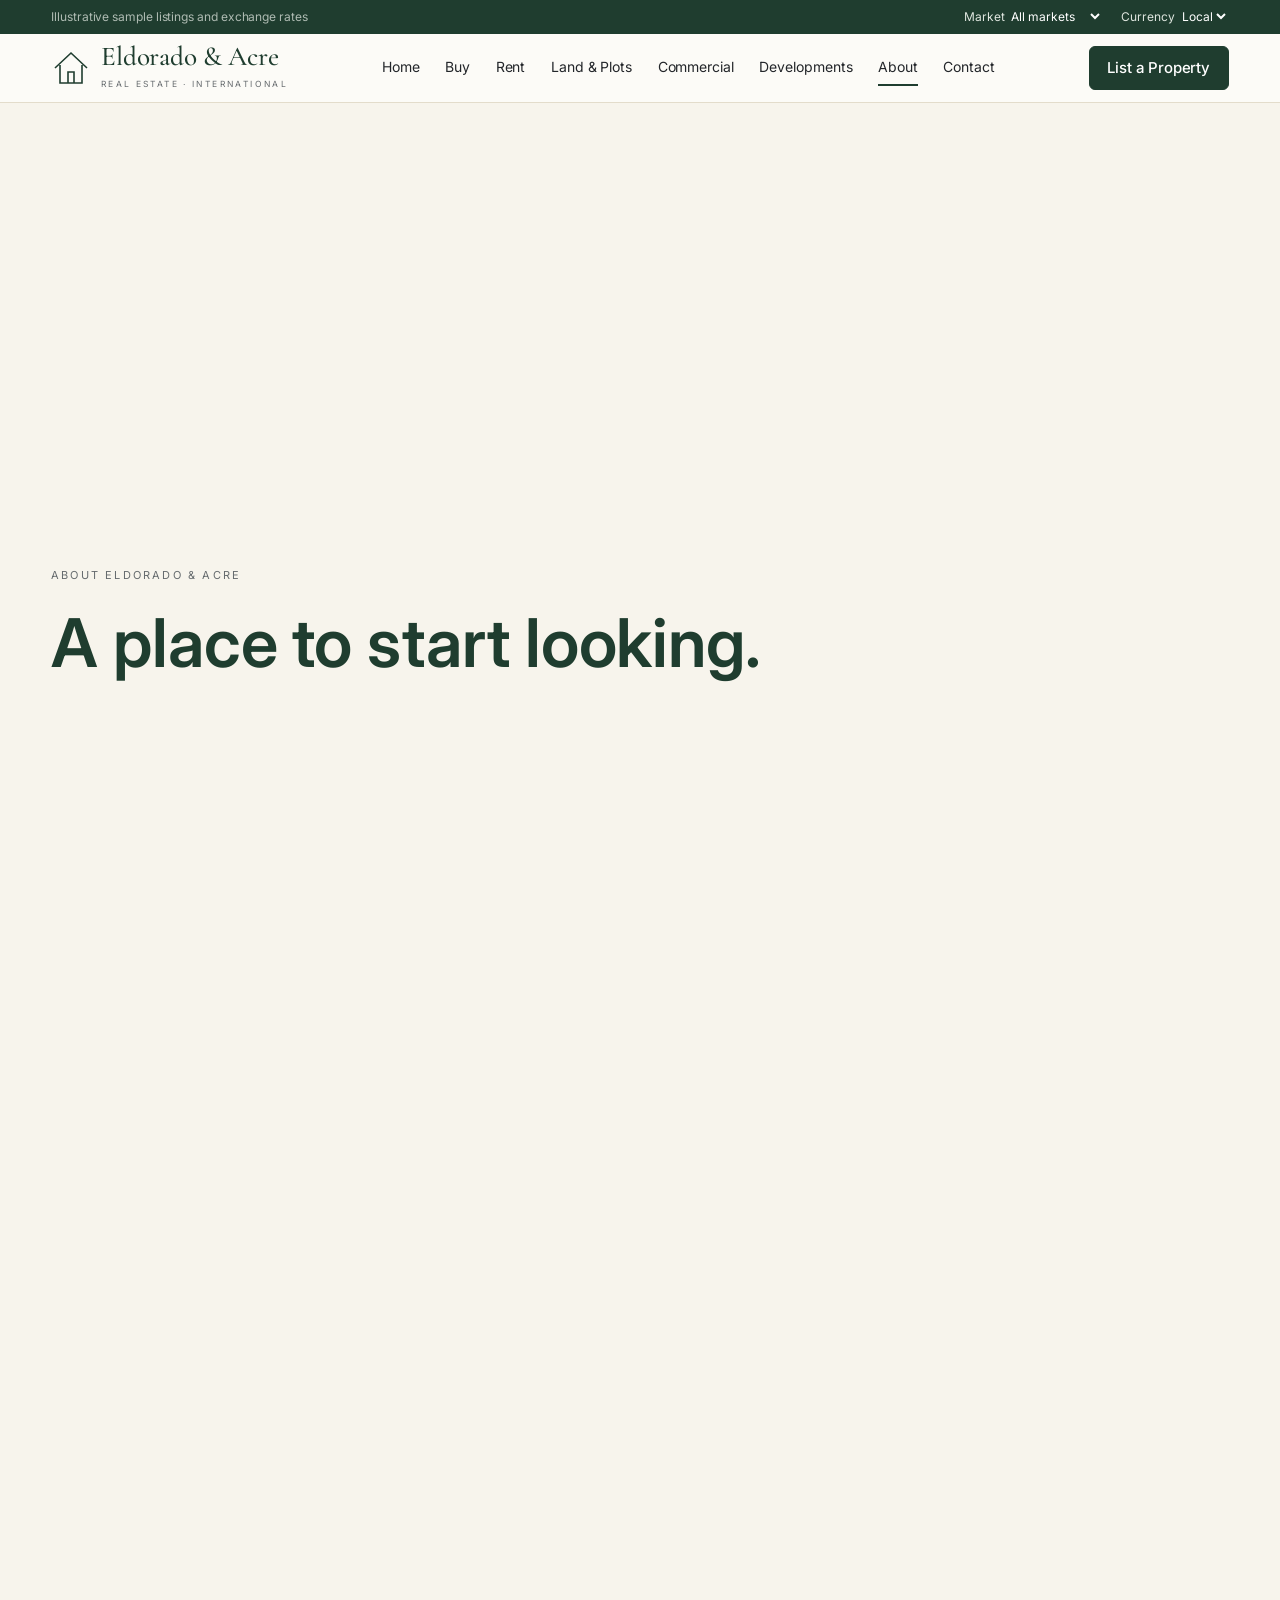
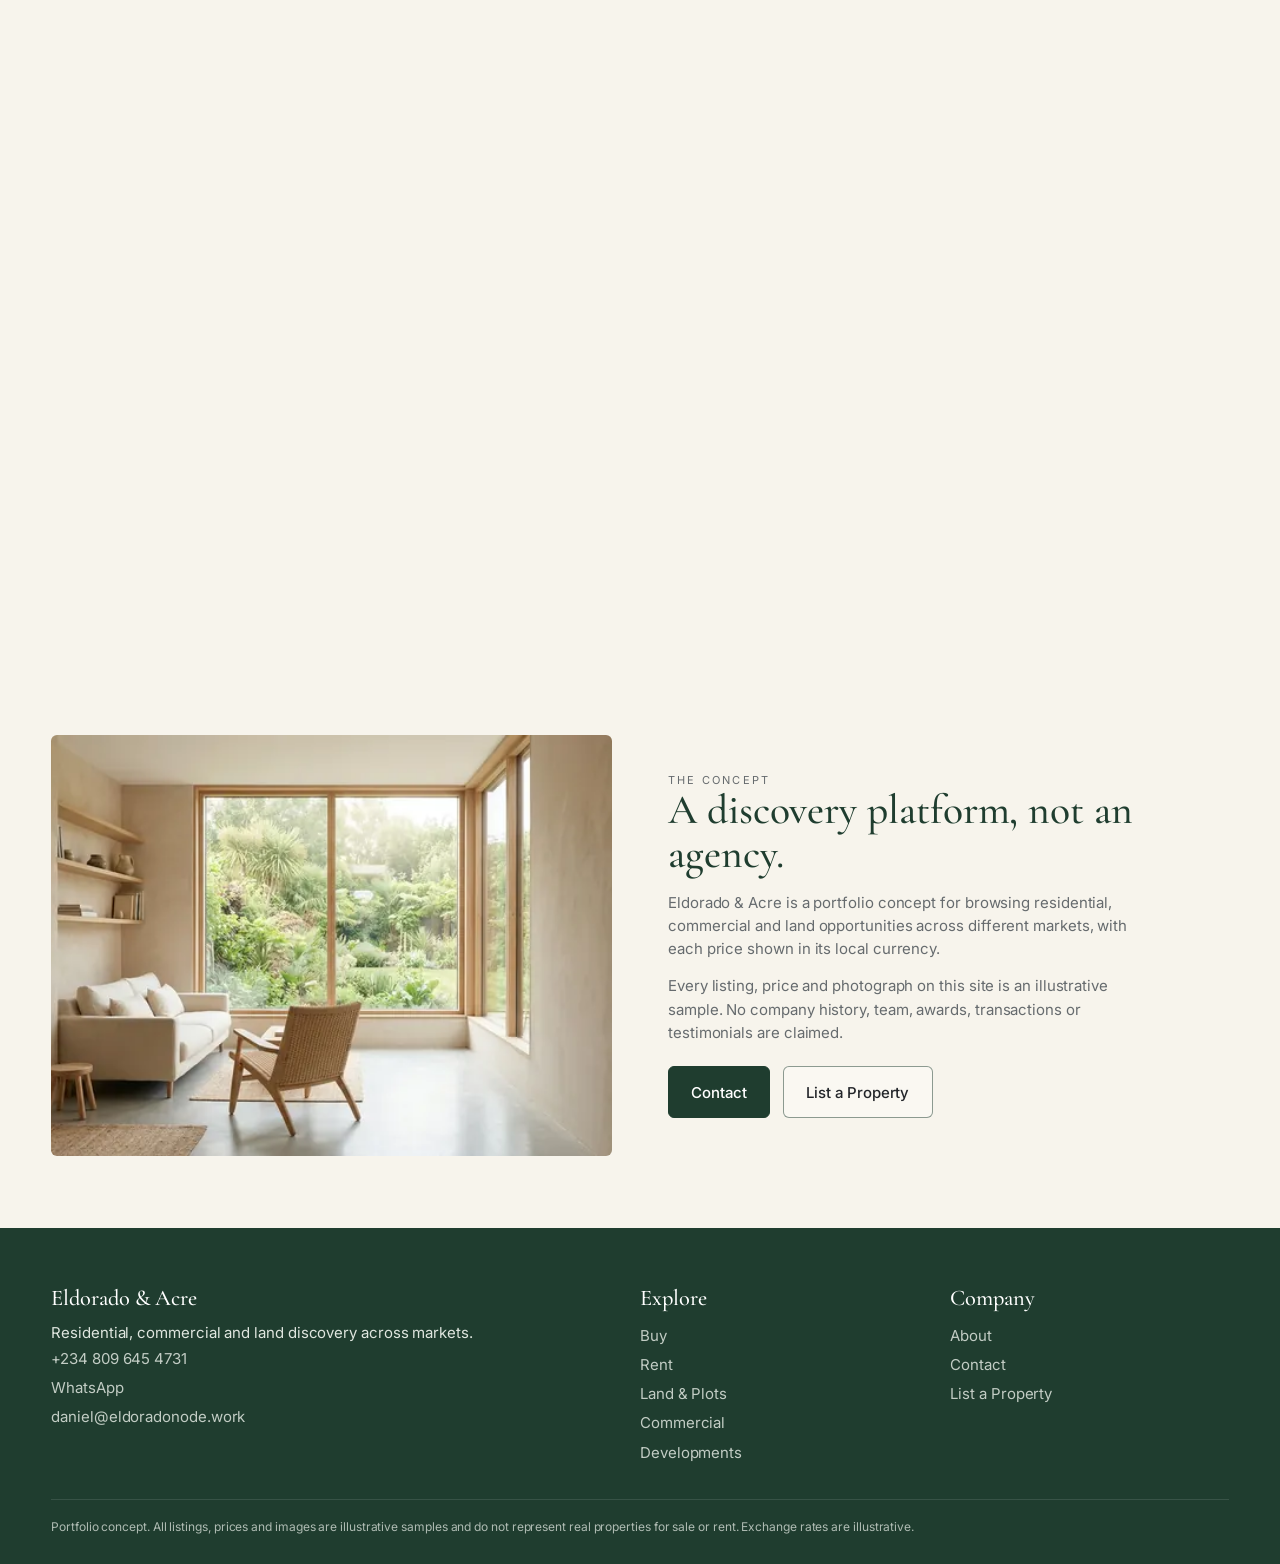
==== about.html @ a9412c80 "Move project files to root" ====
<!doctype html><html lang="en"><head><meta charset="utf-8"><meta name="viewport" content="width=device-width,initial-scale=1,viewport-fit=cover">
<title>About | Eldorado &amp; Acre</title><meta name="description" content="Eldorado &amp; Acre is a portfolio concept for discovering homes, commercial property and land internationally."><meta property="og:title" content="About | Eldorado &amp; Acre"><link rel="canonical" href="/about">
<link rel="preconnect" href="https://fonts.googleapis.com"><link rel="preconnect" href="https://fonts.gstatic.com" crossorigin>
<link href="https://fonts.googleapis.com/css2?family=Cormorant+Garamond:wght@500;600&family=Inter:wght@400;500;600&display=swap" rel="stylesheet">
<link rel="stylesheet" href="engine/scrollcraft.css"><link rel="stylesheet" href="css/styles.css"><link rel="stylesheet" href="css/pages.css"></head><body>
<div class="top"><div class="wrap"><span>Illustrative sample listings and exchange rates</span><label>Market <select id="mk"><option value="">All markets</option><option value="nigeria">Nigeria</option><option value="us">United States</option><option value="europe">Europe</option></select></label><label>Currency <select id="cur"><option value="">Local</option><option>NGN</option><option>USD</option><option>EUR</option><option>GBP</option></select></label></div></div>
<header class="nav"><div class="wrap">
<a class="logo" href="/" aria-label="Eldorado &amp; Acre home"><svg width="40" height="40" viewBox="0 0 40 40" fill="none" stroke="currentColor" stroke-width="1.6"><path d="M4 20 20 5l16 15M9 17v18h22V17M17 35V24h6v11"/></svg><span><b>Eldorado &amp; Acre</b><small>REAL ESTATE &middot; INTERNATIONAL</small></span></a>
<nav class="links" id="links" aria-label="Main"><a href="/">Home</a><a href="buy">Buy</a><a href="rent">Rent</a><a href="land">Land &amp; Plots</a><a href="commercial">Commercial</a><a href="developments">Developments</a><a class="on" href="about">About</a><a href="contact">Contact</a></nav>
<a class="btn btn-g cta" href="list">List a Property</a><button class="burger" aria-label="Menu" aria-expanded="false" aria-controls="links">&#9776;</button></div></header>
<main><section data-sc-act="pin" data-sc-span="2.4"><div data-sc-stage class="stage paper"><div class="hc dark"><p class="eyebrow" data-sc-cue="0 1 0 0">About Eldorado &amp; Acre</p>
<h1 class="big" data-sc-cue="0 0.34 0">A place to start looking.</h1><h1 class="big" data-sc-cue="0.28 0.68">Homes, commercial space and land in one search.</h1><h1 class="big" data-sc-cue="0.62">Across Nigeria, the United States and Europe.</h1></div></div></section>
<section class="pg"><div class="wrap two" data-sc-in data-sc-stagger="70"><div class="ph"><img src="images/editorial-interior.webp" srcset="images/editorial-interior-640.webp 640w, images/editorial-interior.webp 1376w" sizes="(max-width:860px) 100vw, 50vw" loading="lazy" alt="Calm living room with a garden view"></div>
<div><p class="eyebrow">The concept</p><h2>A discovery platform, not an agency.</h2><p class="body">Eldorado &amp; Acre is a portfolio concept for browsing residential, commercial and land opportunities across different markets, with each price shown in its local currency.</p>
<p class="body">Every listing, price and photograph on this site is an illustrative sample. No company history, team, awards, transactions or testimonials are claimed.</p><div class="btns"><a class="btn btn-g" href="contact">Contact</a><a class="btn btn-o" href="list">List a Property</a></div></div></div></section></main>
<footer><div class="wrap"><div><h4>Eldorado &amp; Acre</h4><p>Residential, commercial and land discovery across markets.</p><p><a href="tel:+2348096454731">+234 809 645 4731</a><a href="https://wa.me/2348096454731" target="_blank" rel="noopener">WhatsApp</a><a href="mailto:daniel@eldoradonode.work">daniel@eldoradonode.work</a></p></div>
<div><h4>Explore</h4><a href="buy">Buy</a><a href="rent">Rent</a><a href="land">Land &amp; Plots</a><a href="commercial">Commercial</a><a href="developments">Developments</a></div>
<div><h4>Company</h4><a href="about">About</a><a href="contact">Contact</a><a href="list">List a Property</a></div>
<p class="fine">Portfolio concept. All listings, prices and images are illustrative samples and do not represent real properties for sale or rent. Exchange rates are illustrative.</p></div></footer>
<script src="engine/scrollcraft.js"></script><script src="data/properties.js"></script><script src="js/main.js"></script></body></html>
---- engine/scrollcraft.css ----
/* ============================================================================
   scrollcraft.css: the taste floor
   ----------------------------------------------------------------------------
   Two layers, and the split matters:

     TOKENS   what you override per brand. Colour roles, the type ramp, the
              spacing scale, elevation, motion. A brand is ~12 values.
     DEVICES  what the engine drives. Do not restyle these to taste; they are
              the mechanism. Style your own markup instead.

   Nothing here draws a "component". There are no card, badge, or pill classes,
   because a stylesheet that ships those is how every page built on it ends up
   with the same shapes. You get a floor and a vocabulary; the composition is
   yours.
   ========================================================================== */

/* ---------------------------------------------------------------- tokens -- */
:root {
  /* --- colour roles. Override these six and the page is rebranded. -------- */
  --sc-canvas:      #08090b;   /* the page ground. Drift interpolates this.   */
  --sc-surface:     #101217;   /* anything raised off the ground             */
  --sc-ink:         #f4f2ef;   /* primary text                               */
  --sc-ink-soft:    #9a9ba1;   /* secondary text. Tinted, never flat gray.   */
  --sc-accent:      #d8ff3e;   /* ONE accent. It owns a region, not confetti. */
  --sc-accent-ink:  #08090b;   /* text that sits on the accent               */

  --sc-hairline:    color-mix(in oklab, var(--sc-ink) 12%, transparent);
  --sc-hairline-strong: color-mix(in oklab, var(--sc-ink) 22%, transparent);

  /* --- type. Two families max. Display carries voice, text carries prose. - */
  --sc-font-display: "Instrument Sans", "Geist", system-ui, sans-serif;
  --sc-font-text:    "Geist", system-ui, sans-serif;
  --sc-font-mono:    "Geist Mono", ui-monospace, monospace;

  /* Fluid ramp. Tracking tightens as size grows because a face set at 6rem
     with 0 tracking reads loose; this is optical correction, not decoration. */
  --sc-t-xs:   clamp(0.75rem, 0.72rem + 0.15vw, 0.82rem);
  --sc-t-sm:   clamp(0.875rem, 0.84rem + 0.18vw, 0.95rem);
  --sc-t-base: clamp(1rem, 0.96rem + 0.22vw, 1.125rem);
  --sc-t-lg:   clamp(1.2rem, 1.1rem + 0.5vw, 1.5rem);
  --sc-t-xl:   clamp(1.6rem, 1.35rem + 1.2vw, 2.25rem);
  --sc-t-2xl:  clamp(2.1rem, 1.6rem + 2.4vw, 3.4rem);
  --sc-t-3xl:  clamp(2.8rem, 1.9rem + 4.2vw, 5rem);
  --sc-t-4xl:  clamp(3.4rem, 1.9rem + 6.6vw, 7.5rem);

  --sc-track-tight:  -0.035em;
  --sc-track-snug:   -0.02em;
  --sc-track-normal: -0.005em;
  --sc-track-wide:    0.08em;

  --sc-leading-none: 0.94;
  --sc-leading-tight: 1.06;
  --sc-leading-body: 1.62;

  --sc-measure: 62ch;

  /* --- space. 4px base: the useful middle steps an 8-only scale misses. --- */
  --sc-1: 0.25rem;  --sc-2: 0.5rem;   --sc-3: 0.75rem;  --sc-4: 1rem;
  --sc-5: 1.5rem;   --sc-6: 2rem;     --sc-7: 3rem;     --sc-8: 4rem;
  --sc-9: 6rem;     --sc-10: 8rem;    --sc-11: 12rem;

  /* Section rhythm is fluid so a phone doesn't inherit desktop air. */
  --sc-section: clamp(4.5rem, 9vw, 11rem);
  --sc-gutter:  clamp(1.25rem, 5vw, 5.5rem);
  --sc-maxw:    82rem;

  /* --- radius. Pick one scale for the page and hold it. ------------------- */
  --sc-r-sm: 6px;  --sc-r-md: 12px;  --sc-r-lg: 20px;  --sc-r-pill: 999px;

  /* --- elevation. Every shadow has an offset AND a soft blur, and is tinted
         to the canvas hue. A zero-offset coloured halo is decoration, not
         depth, so there isn't one here. ---------------------------------- */
  --sc-shadow-color: 220 40% 2%;
  --sc-e1: 0 1px 2px hsl(var(--sc-shadow-color) / 0.28),
           0 2px 6px -1px hsl(var(--sc-shadow-color) / 0.20);
  --sc-e2: 0 2px 4px hsl(var(--sc-shadow-color) / 0.24),
           0 8px 18px -4px hsl(var(--sc-shadow-color) / 0.30);
  --sc-e3: 0 4px 8px hsl(var(--sc-shadow-color) / 0.22),
           0 18px 40px -8px hsl(var(--sc-shadow-color) / 0.38),
           0 48px 90px -24px hsl(var(--sc-shadow-color) / 0.30);

  /* Edge light: a 1px top highlight sells a raised surface better than any
     amount of blur, because real raised things catch light on their lip. */
  --sc-edge: inset 0 1px 0 color-mix(in oklab, var(--sc-ink) 10%, transparent);

  /* --- motion. Built-in CSS easings are too weak for UI. ------------------ */
  --sc-ease-out:    cubic-bezier(0.23, 1, 0.32, 1);
  --sc-ease-in-out: cubic-bezier(0.77, 0, 0.175, 1);
  --sc-ease-drawer: cubic-bezier(0.32, 0.72, 0, 1);
  --sc-d-fast: 160ms;  --sc-d-base: 240ms;  --sc-d-slow: 420ms;

  --sc-z-stage: 1; --sc-z-copy: 20; --sc-z-chrome: 60;
}

/* --------------------------------------------------------------- reset -- */
*, *::before, *::after { box-sizing: border-box; }
html { -webkit-text-size-adjust: 100%; scroll-behavior: smooth; }
@media (prefers-reduced-motion: reduce) { html { scroll-behavior: auto; } }

body {
  margin: 0;
  background: var(--sc-canvas);
  color: var(--sc-ink);
  font-family: var(--sc-font-text);
  font-size: var(--sc-t-base);
  line-height: var(--sc-leading-body);
  letter-spacing: var(--sc-track-normal);
  -webkit-font-smoothing: antialiased;
  text-rendering: optimizeLegibility;
  font-synthesis-weight: none;
  overflow-x: clip;
}
img, video, canvas, svg { display: block; max-width: 100%; }
button, input, select, textarea { font: inherit; color: inherit; }

/* ------------------------------------------------- the browser surfaces --
   The parts you did not draw still carry the design. Selection, caret, focus
   ring, scrollbar and tabular numerals all ship with defaults that belong to no
   design system. Theming them is the cheapest signal that a page was built
   rather than assembled, and it is the step that gets skipped most reliably. */
::selection { background: var(--sc-accent); color: var(--sc-accent-ink); }
:root { caret-color: var(--sc-accent); accent-color: var(--sc-accent); }
:focus-visible {
  outline: 2px solid var(--sc-accent);
  outline-offset: 3px;
  border-radius: var(--sc-r-sm);
}
:where(a) { color: inherit; text-decoration-thickness: 1px; text-underline-offset: 0.22em; }
@supports (scrollbar-color: auto) {
  html { scrollbar-color: color-mix(in oklab, var(--sc-ink) 26%, transparent) transparent; scrollbar-width: thin; }
}
:where(table, .sc-nums, [data-sc-count]) { font-variant-numeric: tabular-nums; }

/* ----------------------------------------------------------- typography -- */
.sc-display {
  font-family: var(--sc-font-display);
  font-weight: 500;
  line-height: var(--sc-leading-none);
  letter-spacing: var(--sc-track-tight);
  text-wrap: balance;
  margin: 0;
}
.sc-display--xl { font-size: var(--sc-t-4xl); }
.sc-display--lg { font-size: var(--sc-t-3xl); }
.sc-display--md { font-size: var(--sc-t-2xl); letter-spacing: var(--sc-track-snug); }
.sc-lede {
  font-size: var(--sc-t-lg);
  line-height: 1.44;
  letter-spacing: var(--sc-track-snug);
  color: var(--sc-ink);
  max-width: 46ch;
  text-wrap: pretty;
  margin: 0;
}
.sc-body { max-width: var(--sc-measure); color: var(--sc-ink-soft); text-wrap: pretty; margin: 0; }
.sc-label {
  font-family: var(--sc-font-mono);
  font-size: var(--sc-t-xs);
  letter-spacing: var(--sc-track-wide);
  text-transform: uppercase;
  color: var(--sc-ink-soft);
}

/* ---------------------------------------------------------------- layout -- */
.sc-wrap { width: 100%; max-width: var(--sc-maxw); margin-inline: auto; padding-inline: var(--sc-gutter); }
.sc-section { padding-block: var(--sc-section); }
/* More space above a heading than below it: the gap belongs to the boundary,
   not to the pair. */
.sc-stack > * + * { margin-top: var(--sc-4); }
.sc-stack > :is(h1,h2,h3) { margin-top: var(--sc-7); }
.sc-stack > :is(h1,h2,h3):first-child { margin-top: 0; }
.sc-rule { height: 1px; border: 0; background: var(--sc-hairline); margin: 0; }

/* =============================================================== DEVICES ==
   Driven by the engine. Restyle your own markup, not these.                */

.sc-act--pinned { position: relative; }
.sc-stage {
  position: sticky; top: 0;
  height: 100vh; height: 100svh;
  overflow: clip;
  z-index: var(--sc-z-stage);
}

/* scrub / sequence media */
.sc-stage :is(video[data-sc-scrub], canvas[data-sc-sequence], .sc-stage__poster) {
  position: absolute; inset: 0;
  width: 100%; height: 100%;
  object-fit: cover;
}
video[data-sc-scrub] { opacity: 0; transition: opacity 380ms var(--sc-ease-out); }
.sc-has-clip video[data-sc-scrub] { opacity: 1; }
/* The poster is a live frame-holder, not a placeholder: it stays up until a
   real video frame has painted, which is what stops the blank-stage flash. */
.sc-stage__poster { z-index: 0; transition: opacity 380ms var(--sc-ease-out); }
.sc-has-clip .sc-stage__poster { opacity: 0; }

/* A scrim only where text sits. A full-frame darkening layer flattens the
   image everywhere to fix contrast in one corner. */
.sc-scrim {
  position: absolute; inset: 0; pointer-events: none; z-index: 1;
  background: linear-gradient(
    var(--sc-scrim-angle, 180deg),
    color-mix(in oklab, var(--sc-canvas) var(--sc-scrim-a, 78%), transparent) 0%,
    color-mix(in oklab, var(--sc-canvas) 30%, transparent) 42%,
    transparent 68%);
}
/* Point the scrim at the copy. A scrim gradient that darkens the top while the
   copy sits at the bottom fixes contrast nowhere and flattens the image
   everywhere, which is the most common way text-over-video goes wrong. */
.sc-scrim--bottom { --sc-scrim-angle: 0deg; }
.sc-scrim--left   { --sc-scrim-angle: 90deg; }
.sc-scrim--right  { --sc-scrim-angle: 270deg; }

/* Corner scrims, for copy anchored to a corner. An edge gradient has to darken
   a whole band across the frame to cover one corner; a corner gradient puts the
   density where the text is and leaves the rest of the image alone. Pair with
   .sc-copy--lead / .sc-copy--trail. */
.sc-scrim--lead {
  background: linear-gradient(to top right,
    color-mix(in oklab, var(--sc-canvas) 94%, transparent) 0%,
    color-mix(in oklab, var(--sc-canvas) 72%, transparent) 30%,
    color-mix(in oklab, var(--sc-canvas) 30%, transparent) 52%,
    transparent 72%);
}
.sc-scrim--trail {
  background: linear-gradient(to top left,
    color-mix(in oklab, var(--sc-canvas) 94%, transparent) 0%,
    color-mix(in oklab, var(--sc-canvas) 72%, transparent) 30%,
    color-mix(in oklab, var(--sc-canvas) 30%, transparent) 52%,
    transparent 72%);
}
/* A band across the bottom, for copy that spans the full width of the frame.
   That is what both corner anchors become below 860px, and it is also the right
   shape whenever the copy block is wider than a corner. */
.sc-scrim--band {
  background: linear-gradient(to top,
    color-mix(in oklab, var(--sc-canvas) 94%, transparent) 0%,
    color-mix(in oklab, var(--sc-canvas) 74%, transparent) 22%,
    color-mix(in oklab, var(--sc-canvas) 30%, transparent) 42%,
    transparent 58%);
}
.sc-scrim--vignette {
  background: radial-gradient(120% 90% at 50% 45%, transparent 40%,
              color-mix(in oklab, var(--sc-canvas) 70%, transparent) 100%);
}

/* copy over a stage.
   max-width is in rem, never ch. A `ch` on this container resolves against the
   CONTAINER's font-size (body size), not the display size of the heading inside
   it, so `max-width: 20ch` here silently produces a ~180px column and wraps a
   hero headline to six lines. Set a ch measure on the text element itself. */
.sc-copy {
  position: absolute; z-index: var(--sc-z-copy);
  inset-inline: var(--sc-gutter);
  max-width: min(46rem, 76vw);
  will-change: opacity, transform;
}
.sc-copy--lead   { left: var(--sc-gutter); bottom: clamp(3rem, 12vh, 9rem); }
/* inset-inline FIRST. It is the shorthand for left+right, so declaring it after
   `left: 50%` resets left to auto and the block drifts off the left edge. */
.sc-copy--center { inset-inline: auto; left: 50%; top: 50%; translate: -50% -50%; text-align: center; }
.sc-copy--trail  { inset-inline: auto; right: var(--sc-gutter); bottom: clamp(3rem, 12vh, 9rem); text-align: right; }

/* cue defaults: the engine writes opacity/transform inline, these are the
   pre-paint state so nothing flashes before the first read() */
[data-sc-cue] { opacity: 0; will-change: opacity, transform; }
.sc-ready [data-sc-cue] { transition: none; }

/* kinetic split */
.sc-split { display: inline-block; overflow: hidden; vertical-align: top; }
/* Descenders live below the baseline; a line mask clipped to the line box eats
   the tails off g, y, p, j. The padding buys them room back. */
.sc-split--line { display: block; padding-bottom: 0.14em; margin-bottom: -0.14em; }
.sc-split__i { display: inline-block; will-change: transform, opacity; }
.sc-is-split { opacity: 1 !important; }

/* horizontal rail */
[data-sc-pan] { display: flex; will-change: transform; }

/* reveal + parallax */
[data-sc-reveal] { will-change: clip-path; }
[data-sc-parallax] { will-change: transform; }

/* flow reveal (fires once) */
[data-sc-in], [data-sc-stagger] > * {
  opacity: 0;
  transform: translate3d(0, 14px, 0);
  transition: opacity 620ms var(--sc-ease-out), transform 620ms var(--sc-ease-out);
}
[data-sc-in].sc-in, [data-sc-stagger] > .sc-in { opacity: 1; transform: none; }

/* pointer devices */
[data-sc-tilt] { transform-style: preserve-3d; will-change: transform; }
[data-sc-magnet] { will-change: transform; }
/* isolation always; position only if nothing more specific already set it.
   Written with :where() (zero specificity) on purpose: a plain `position:
   relative` here has the same weight as `.sc-stage` and, being later in the
   file, silently wins. A stage carrying both attributes then stops being
   sticky and the whole act scrolls away instead of pinning. */
[data-sc-spotlight] { isolation: isolate; }
:where([data-sc-spotlight]) { position: relative; }
[data-sc-spotlight]::after {
  content: ""; position: absolute; inset: 0; pointer-events: none; z-index: 2;
  background: radial-gradient(
    28rem 28rem at calc(var(--sc-mx, 0.5) * 100%) calc(var(--sc-my, 0.5) * 100%),
    color-mix(in oklab, var(--sc-accent) 16%, transparent), transparent 70%);
  opacity: 0; transition: opacity var(--sc-d-slow) var(--sc-ease-out);
}
[data-sc-spotlight]:hover::after { opacity: 1; }

/* =========================================================== WORLDFLIGHT ==
   One fixed stage for the whole page. The only thing in document flow is the
   spacer, and it is empty. If you find yourself adding a section here, you want
   act mode instead: the moment a real block scrolls past the fixed stage, the
   page has a seam again and the whole point is gone.                        */

[data-sc-mode="worldflight"] { position: relative; }

.sc-world {
  position: fixed; inset: 0;
  overflow: clip;
  z-index: var(--sc-z-stage);
  background: var(--sc-canvas);
}

/* Every leg is mounted for the life of the page and stacked in the same box.
   The engine owns opacity, visibility and z-index here; do not set them. */
.sc-world__seg {
  position: absolute; inset: 0;
  opacity: 0;
  will-change: opacity;
}
.sc-world__seg > :is(video, img, canvas) {
  position: absolute; inset: 0;
  width: 100%; height: 100%;
  object-fit: cover;
}
/* The poster is the frame-holder AND the first camera move: the engine pushes
   it in slowly until a real decoded frame is available to replace it. */
.sc-world__poster {
  z-index: 0;
  transform-origin: 50% 50%;
  transition: opacity 420ms var(--sc-ease-out);
}
.sc-world__seg > video { z-index: 1; }
.sc-world__seg.sc-has-clip .sc-world__poster { opacity: 0; }
/* The act stylesheet lights a clip through its ancestor act. A worldflight leg
   has no act, so match the class the engine also writes on the clip itself. */
video[data-sc-scrub].sc-has-clip { opacity: 1; }

/* The copy layer is fixed too, and inert by default: the engine hands
   pointer-events back to a block only while it is actually legible. */
.sc-world__copy {
  position: fixed; inset: 0;
  z-index: var(--sc-z-copy);
  pointer-events: none;
}
.sc-world__scrim { position: absolute; inset: 0; pointer-events: none; z-index: 0; }
[data-sc-copy] {
  opacity: 0;
  pointer-events: none;
  will-change: opacity, transform;
}
.sc-ready [data-sc-copy] { transition: none; }

/* The track. Empty on purpose. */
.sc-world__spacer { pointer-events: none; }

/* scroll progress */
[data-sc-progress] {
  position: fixed; inset: 0 0 auto 0; height: 2px; z-index: var(--sc-z-chrome);
  background: var(--sc-accent); transform-origin: 0 50%; transform: scaleX(0);
  will-change: transform;
}

/* ----------------------------------------------------------- atmosphere --
   Depth is not only shadow. Grain keeps a flat dark ground from banding, and
   it is the difference between "a dark page" and "a lit room". */
.sc-grain { position: fixed; inset: 0; pointer-events: none; z-index: 3; opacity: 0.045; }
.sc-grain::before {
  content: ""; position: absolute; inset: -50%;
  background-image: url("data:image/svg+xml;utf8,<svg xmlns='http://www.w3.org/2000/svg' width='140' height='140'><filter id='n'><feTurbulence type='fractalNoise' baseFrequency='0.85' numOctaves='3'/></filter><rect width='140' height='140' filter='url(%23n)'/></svg>");
}

/* -------------------------------------------------------- reduced motion -- */
@media (prefers-reduced-motion: reduce) {
  /* Fewer and gentler, not zero. Opacity still carries the reveal so the page
     is comprehensible; every position change is dropped. */
  [data-sc-in], [data-sc-stagger] > * { transform: none; transition-duration: 220ms; }
  [data-sc-parallax], [data-sc-pan], .sc-split__i { transform: none !important; }
  /* A wipe is a position change too. Show reveal content settled. */
  [data-sc-reveal] { clip-path: none !important; }
  /* A rail's transform IS its navigation, not decoration. Zeroing it the way
     parallax and kinetic type are zeroed parks the act on its first screenful
     and makes everything past the fold unreachable: a device degrading into
     missing content. Hand the travel back to the reader as an ordinary scroll
     region instead, so the same items are all still gettable without motion.
     A build that would rather re-lay the rail out as a grid can still do that;
     this is the floor, not the ceiling. */
  [data-sc-act="pan"] .sc-stage,
  [data-sc-act="pan"] [data-sc-stage] {
    overflow-x: auto; overflow-y: hidden;
    overscroll-behavior-x: contain;
    scroll-snap-type: x proximity;
  }
  [data-sc-pan] > * { scroll-snap-align: center; }
  [data-sc-spotlight]::after { display: none; }
  /* A worldflight keeps its whole story here. No clip is ever fetched, so the
     posters are the film, and they cross-dissolve through exactly the same
     seams at exactly the same scroll positions. The push-in and the copy drift
     are the only things that go. */
  .sc-world__poster, [data-sc-copy] { transform: none !important; }
}

/* --------------------------------------------------------------- mobile -- */
@media (max-width: 860px) {
  .sc-copy { inset-inline: var(--sc-gutter); max-width: none; }
  .sc-copy--trail { text-align: left; }
  .sc-stage { height: 100svh; }
  /* .sc-copy--trail re-anchors to the left and spans the full width here, so a
     bottom-RIGHT corner gradient darkens the one corner the copy just left and
     guarantees a contrast failure over any bright clip. Point the density at
     the copy: the same band .sc-scrim--band paints. */
  .sc-scrim--trail {
    background: linear-gradient(to top,
      color-mix(in oklab, var(--sc-canvas) 94%, transparent) 0%,
      color-mix(in oklab, var(--sc-canvas) 74%, transparent) 22%,
      color-mix(in oklab, var(--sc-canvas) 30%, transparent) 42%,
      transparent 58%);
  }
}
---- css/styles.css ----
:root{--ivory:#f7f4ec;--paper:#fcfbf7;--sand:#e8e1d2;--stone:#cfc6b2;--green:#1f3d2f;--green2:#2c5242;--ink:#23262a;--mute:#666b6e;--line:#e3dccb;--serif:"Cormorant Garamond",Georgia,serif;--sans:Inter,system-ui,sans-serif}
*{box-sizing:border-box;margin:0}html{scroll-behavior:smooth}
body{font:15px/1.55 var(--sans);color:var(--ink);background:var(--ivory)}
img{max-width:100%;display:block}a{color:inherit;text-decoration:none}
.wrap{width:min(1240px,92%);margin-inline:auto}
.eyebrow{font-size:11px;letter-spacing:.2em;text-transform:uppercase;color:var(--mute)}
h1,h2,h3{font-family:var(--serif);font-weight:500;color:var(--green);line-height:1.05}
h1{font-size:clamp(2.6rem,6vw,4.6rem)}h2{font-size:clamp(1.9rem,3.4vw,2.6rem)}
.btn{display:inline-flex;gap:.6rem;align-items:center;padding:.85rem 1.4rem;border-radius:6px;font-weight:500;border:1px solid var(--green);transition:transform .2s,background .2s;cursor:pointer;font-family:inherit;font-size:inherit}
.btn:active{transform:scale(.97)}.btn-g{background:var(--green);color:#fff}.btn-g:hover{background:var(--green2)}
.btn-o{border-color:rgba(31,61,47,.5);background:rgba(255,255,255,.35)}.btn-o:hover{background:#fff}
a:focus-visible,button:focus-visible,input:focus-visible,select:focus-visible{outline:2px solid var(--green);outline-offset:2px}
.nav{position:sticky;top:0;z-index:20;background:rgba(252,251,247,.96);border-bottom:1px solid var(--line)}
.nav .wrap{display:flex;align-items:center;justify-content:space-between;height:68px;gap:1rem}
.logo{display:flex;gap:.6rem;align-items:center;color:var(--green)}.logo b{font:500 1.7rem var(--serif);display:block;line-height:1}
.logo small{font-size:8.5px;letter-spacing:.28em;color:var(--mute)}
.links{display:flex;gap:1.6rem;font-size:14px}.links a{padding:.4rem 0;border-bottom:2px solid transparent}
.links a:hover,.links a.on{border-color:var(--green)}
.nav .cta{padding:.6rem 1.1rem}.burger{display:none;background:none;border:0;font-size:1.6rem;color:var(--green)}
.hero{position:relative;min-height:600px;background:linear-gradient(120deg,#c9b99a,#8a9a80);display:flex;align-items:center}
.hero>img{position:absolute;inset:0;width:100%;height:100%;object-fit:cover;object-position:70% 50%}
.hero:after{content:"";position:absolute;inset:0;background:linear-gradient(90deg,rgba(247,244,236,.9),rgba(247,244,236,.55) 42%,transparent 72%)}
.hero .wrap{position:relative;z-index:1;padding:60px 0 110px}
.hero p.lead{max-width:30rem;margin:1.2rem 0 1.8rem;font-size:1.05rem}.hero .btns{display:flex;gap:.8rem;flex-wrap:wrap}
.search{width:100%;background:#fff;border-radius:10px;box-shadow:0 10px 36px rgba(35,38,42,.12);display:grid;grid-template-columns:1.3fr 1fr 1fr auto;padding:14px}
.search label{display:block;padding:6px 18px;border-right:1px solid var(--line)}
.search span{font-size:12px;font-weight:500}.search input,.search select{width:100%;border:0;background:none;font:inherit;color:var(--mute);padding:2px 0}
.search .btn{margin-left:12px}
section{padding:72px 0}.head{display:flex;justify-content:space-between;align-items:end;gap:1rem;margin-bottom:28px}.head h2{margin-top:.5rem}
.cats{display:grid;grid-template-columns:repeat(6,1fr);gap:14px}
.cat{background:#fff;border:1px solid var(--line);border-radius:6px;overflow:hidden;transition:transform .25s,border-color .25s}
.cat:hover{transform:translateY(-3px);border-color:var(--stone)}
.ph{background:linear-gradient(135deg,var(--sand),var(--stone));overflow:hidden}.ph img{width:100%;height:100%;object-fit:cover;transition:transform .5s}
.cat:hover img,.card:hover img{transform:scale(1.05)}.cat .ph{aspect-ratio:16/10}
.cat p{padding:12px 14px;font-size:13px;display:flex;justify-content:space-between}
.feat{background:var(--paper)}.two{display:grid;grid-template-columns:260px minmax(0,1fr);gap:36px;align-items:center}
.feat p{color:var(--mute);margin:12px 0 22px}.arrows{display:flex;gap:10px}
.arrows button{width:40px;height:40px;border-radius:50%;border:1px solid var(--stone);background:none;cursor:pointer;font-size:16px}
.track{display:flex;gap:18px;overflow-x:auto;scroll-snap-type:x mandatory;padding:6px 2px 14px;scrollbar-width:none}.track::-webkit-scrollbar{display:none}
.card{flex:0 0 250px;scroll-snap-align:start;background:#fff;border:1px solid var(--line);border-radius:6px;padding:8px;box-shadow:0 2px 10px rgba(35,38,42,.05);transition:transform .25s,box-shadow .25s}
.card:hover{transform:translateY(-3px);box-shadow:0 10px 26px rgba(35,38,42,.1)}
.card .ph{aspect-ratio:3/2;border-radius:4px;position:relative}
.tag{position:absolute;left:8px;top:8px;z-index:1;background:var(--green);color:#fff;font-size:11px;padding:3px 8px;border-radius:3px}
.save{position:absolute;right:8px;top:8px;z-index:1;width:30px;height:30px;border-radius:50%;border:0;background:rgba(255,255,255,.9);cursor:pointer;color:var(--ink);transition:color .2s}.save.on{color:#b3382c}
.card h3{font:600 14px var(--sans);color:var(--ink);margin:12px 4px 2px}.card .loc,.card .meta{font-size:12px;color:var(--mute);margin:0 4px}
.card .meta{display:flex;gap:12px;margin-top:8px}.card .price{font-weight:600;margin:10px 4px 4px}.card .price small{font-weight:400;color:var(--mute)}
.card .more{display:block;text-align:right;font-size:12px;margin:0 4px 4px}
.locs{flex:0 0 250px;scroll-snap-align:start;border-radius:6px;padding:26px;color:#fff;background:linear-gradient(160deg,var(--green),#13281e);display:flex;flex-direction:column;justify-content:center;gap:14px}
.locs h3{color:#fff;font-size:1.6rem}.locs .btn{border-color:#fff;font-size:13px;align-self:flex-start;color:#fff}
footer{background:var(--green);color:#dfe6df;padding:56px 0 28px}footer .wrap{display:grid;grid-template-columns:2fr 1fr 1fr;gap:32px}
footer h4{font:500 1.4rem var(--serif);color:#fff;margin-bottom:10px}footer a{display:block;padding:3px 0;opacity:.85}footer .fine{grid-column:1/-1;border-top:1px solid rgba(255,255,255,.15);padding-top:18px;font-size:12px;opacity:.75}
.js [data-r]{opacity:0;transform:translateY(14px);transition:opacity .6s,transform .6s}.js [data-r].in{opacity:1;transform:none}
.js .hero [data-h]{animation:up .7s both}.hero [data-h="1"]{animation-delay:.12s}.hero [data-h="2"]{animation-delay:.24s}.hero [data-h="3"]{animation-delay:.36s}
@keyframes up{from{opacity:0;transform:translateY(14px)}}
@media(max-width:1020px){.cats{grid-template-columns:repeat(3,1fr)}.two{grid-template-columns:1fr;gap:18px}}
@media(max-width:860px){.burger{display:block}.links{display:none;position:absolute;top:68px;left:0;right:0;background:var(--paper);flex-direction:column;padding:12px 4%;border-bottom:1px solid var(--line)}.links.open{display:flex}.nav .cta{display:none}
.search{grid-template-columns:1fr;padding:10px}.search label{border:0;border-bottom:1px solid var(--line);padding:10px}.search .btn{margin:10px 0 0;justify-content:center}
.hero:after{background:linear-gradient(180deg,rgba(247,244,236,.88),rgba(247,244,236,.5) 60%,transparent)}.hero{align-items:flex-start}section{padding:52px 0}footer .wrap{grid-template-columns:1fr}}
@media(max-width:520px){.cats{grid-template-columns:repeat(2,1fr)}.card,.locs{flex-basis:78%}}
@media(prefers-reduced-motion:reduce){*{animation:none!important;transition:none!important;scroll-behavior:auto!important}.js [data-r]{opacity:1;transform:none}}
.top{background:var(--green);color:#dfe6df;font-size:12px}.top .wrap{display:flex;justify-content:flex-end;align-items:center;gap:18px;min-height:34px;flex-wrap:wrap}.top span{margin-right:auto;opacity:.75}.top select{background:transparent;color:#fff;border:0;font:inherit}.top option{color:#000}
.sb{position:relative;z-index:2;margin:-62px auto 0;width:min(960px,92%)}.tabs{display:flex;gap:4px}.tabs button{padding:9px 20px;border:0;border-radius:8px 8px 0 0;background:rgba(255,255,255,.7);font:500 13px var(--sans);cursor:pointer;color:var(--mute)}.tabs .on{background:#fff;color:var(--green)}
.search{border-radius:0 10px 10px 10px;box-shadow:0 10px 36px rgba(35,38,42,.12)}
.dest{display:grid;grid-template-columns:2fr 1fr 1fr;grid-template-rows:220px 220px 150px;gap:14px}.d{position:relative;border-radius:6px;overflow:hidden;background:linear-gradient(135deg,var(--sand),var(--stone))}.d1{grid-row:span 2}.d6{grid-column:1/-1}
.d img{position:absolute;inset:0;width:100%;height:100%;object-fit:cover;transition:transform .6s}.d:hover img{transform:scale(1.05)}.d:after{content:"";position:absolute;inset:0;background:linear-gradient(transparent 50%,rgba(15,25,20,.6))}
.d span{position:absolute;left:18px;bottom:14px;z-index:1;color:#fff;font-size:12px}.d b{display:block;font:500 1.7rem var(--serif)}
.chips{display:flex;flex-wrap:wrap;gap:10px;margin-top:22px}.chips a{padding:8px 16px;border:1px solid var(--stone);border-radius:99px;font-size:13px;transition:background .2s}.chips a:hover{background:#fff}
.alt{background:var(--paper)}.colls{display:grid;grid-template-columns:repeat(3,1fr);gap:28px}.co .ph{aspect-ratio:4/3;border-radius:6px}.co h3{font-size:1.6rem;margin:14px 0 4px}.co p{color:var(--mute)}.co:hover img{transform:scale(1.04)}
.ed{display:grid;grid-template-columns:1.2fr 1fr;gap:56px;align-items:center}.ed .ph{aspect-ratio:9/7;border-radius:6px}.ed p{margin:14px 0 24px;max-width:30rem;color:var(--mute)}
@media(max-width:860px){.dest{grid-template-columns:1fr 1fr;grid-template-rows:repeat(3,170px) 130px}.d1{grid-column:1/-1;grid-row:auto}.colls{grid-template-columns:1fr}.ed{grid-template-columns:1fr;gap:24px}.sb{margin-top:-40px}.search{border-radius:0 0 10px 10px}.top span{display:none}}
---- css/pages.css ----
:root{--sc-canvas:#f7f4ec;--sc-surface:#fcfbf7;--sc-ink:#23262a;--sc-ink-soft:#666b6e;--sc-accent:#1f3d2f;--sc-accent-ink:#fff;--sc-font-text:Inter,system-ui,sans-serif;--sc-font-display:"Cormorant Garamond",Georgia,serif}
.stage{overflow:hidden;background:var(--green)}.stage>img,.bed img{position:absolute;inset:0;width:100%;height:100%;object-fit:cover}
.scrim{position:absolute;inset:0;background:linear-gradient(90deg,rgba(14,28,21,.72),rgba(14,28,21,.25) 60%,transparent)}
.hc{position:absolute;left:max(4%,calc((100% - 1240px)/2));bottom:12vh;max-width:36rem;color:#fff;z-index:2}.hc h1{color:#fff;margin:.6rem 0 1rem}.hc .eyebrow{color:rgba(255,255,255,.8)}
.hc .ld{position:absolute;left:0;top:100%;margin-top:.2rem;font-size:1.15rem;width:max-content;max-width:90vw}.hc{padding-bottom:3rem}
.paper{background:var(--ivory)}.hc.dark,.hc.dark h1{color:var(--green)}.hc.dark .eyebrow{color:var(--mute)}.hc.dark{max-width:46rem;top:50%;bottom:auto;transform:translateY(-50%)}
.hc.dark .big{position:absolute;left:0;top:2.2rem;font-size:clamp(2.2rem,5.4vw,4.2rem);margin:0;width:100%}.hc.dark .eyebrow{position:absolute;top:0}
.dh{position:relative;min-height:min(78vh,640px);overflow:hidden;background:var(--green)}.dh .bed{position:absolute;inset:-7% 0;height:114%}.dh .hc{position:absolute}.dh .hc .ld{position:static;margin:0;color:#fff;max-width:28rem}.dh .hc{padding-bottom:0}
.pg{padding:72px 0}.lg{display:grid;grid-template-columns:repeat(auto-fill,minmax(260px,1fr));gap:18px}.lg .card{flex:initial}
.note{margin-top:22px;font-size:12.5px;color:var(--mute);max-width:42rem}.chips{margin:0}
.chips a.on{background:var(--green);color:#fff;border-color:var(--green)}
.band{height:clamp(220px,34vw,420px);overflow:hidden;position:relative}.bimg{position:absolute;inset:-8% 0;height:116%}.bimg img{width:100%;height:100%;object-fit:cover}
.dv{display:grid;grid-template-columns:1.3fr 1fr;gap:40px;align-items:center}.dv .ph{aspect-ratio:16/10;border-radius:6px}.dv dl{display:grid;grid-template-columns:auto 1fr;gap:6px 18px;margin:16px 0;font-size:14px}.dv dt{color:var(--mute)}.dv dd{margin:0}.dv h3{font-size:2rem}.dv .loc{color:var(--mute)}
.two{display:grid;grid-template-columns:1fr 1fr;gap:56px;align-items:center}.two .ph{aspect-ratio:4/3;border-radius:6px}.two .body{color:var(--mute);margin:14px 0;max-width:30rem}.btns{display:flex;gap:.8rem;margin-top:22px;flex-wrap:wrap}
@media(max-width:860px){.dv,.two{grid-template-columns:1fr;gap:24px}.hc{bottom:9vh}.scrim{background:linear-gradient(180deg,transparent 20%,rgba(14,28,21,.78))}}
@media(prefers-reduced-motion:reduce){.hc .ld{position:static}}
.hc.dark{width:min(46rem,90%)}.stage{top:68px;height:calc(100svh - 68px)}.hc{bottom:18vh}.dh .hc{bottom:12vh}.hc.dark{bottom:auto}
@media(max-width:860px){.hc{left:5%;right:5%;max-width:none}.hc .ld{max-width:100%;width:auto}}
@media(prefers-reduced-motion:reduce){[data-sc-cue]{opacity:1!important;transform:none!important}.hc.dark .big,.hc.dark .eyebrow{position:static}.hc.dark .big{margin:.3rem 0 .8rem}.hc.dark{transform:translateY(-50%)}}
.hd{padding:48px 0 8px}.hd h1{margin:.4rem 0 .8rem}.hd .body{color:var(--mute);max-width:30rem}.hd .ph{aspect-ratio:16/8;border-radius:6px}
.fbar{display:grid;grid-template-columns:repeat(auto-fit,minmax(150px,1fr));gap:10px;background:#fff;border:1px solid var(--line);border-radius:8px;padding:14px}.fbar label,.fwrap label{display:block;font-size:12px;font-weight:500}
.fbar input,.fbar select,.fwrap input,.fwrap select,.fwrap textarea,.cg input{width:100%;margin-top:4px;padding:10px;border:1px solid var(--stone);border-radius:6px;background:var(--paper);font:inherit;color:var(--ink)}
.fbar summary{display:none}.rbar{display:flex;justify-content:space-between;align-items:center;margin:18px 0}.rbar select{border:1px solid var(--stone);border-radius:6px;padding:6px;background:#fff;font:inherit}.rbar label{font-size:13px}
.empty{padding:48px 0;text-align:center;grid-column:1/-1}.empty p{margin:8px 0 18px;color:var(--mute)}
.crumb{font-size:13px;color:var(--mute);padding:22px 0 14px}.pdg{display:grid;grid-template-columns:minmax(0,1fr) 340px;gap:32px;align-items:start}
.gal{position:relative;border-radius:8px;overflow:hidden;background:var(--sand)}.gm{display:block;width:100%;border:0;padding:0;cursor:zoom-in;background:none}.gm img{width:100%;aspect-ratio:16/10;object-fit:cover}
.gn{position:absolute;top:50%;transform:translateY(-50%);width:42px;height:42px;border-radius:50%;border:0;background:rgba(255,255,255,.92);cursor:pointer;font-size:18px}.gp{left:12px}.gx{right:12px}.gc{position:absolute;right:12px;bottom:12px;background:rgba(20,30,25,.7);color:#fff;font-size:12px;padding:3px 10px;border-radius:99px}
.ths{display:flex;gap:8px;margin-top:8px;overflow-x:auto}.ths button{flex:0 0 96px;border:2px solid transparent;border-radius:6px;padding:0;overflow:hidden;cursor:pointer;background:none;opacity:.7}.ths button.on{border-color:var(--green);opacity:1}.ths img{aspect-ratio:3/2;object-fit:cover;width:100%}
.box{background:#fff;border:1px solid var(--line);border-radius:8px;padding:24px;margin-top:20px}.box h2{font-size:1.8rem;margin-bottom:12px}.side .box{margin-top:0}.sticky{position:sticky;top:84px}.sticky h1{font-size:2rem;margin:10px 0 4px}.sticky .loc{color:var(--mute)}.pp{font:600 1.6rem var(--sans);margin:14px 0 18px}.pp small{font-size:13px;font-weight:400;color:var(--mute)}
.w{width:100%;justify-content:center;margin-top:8px}.st{position:static;display:inline-block}.ft{columns:2;margin:14px 0 0;padding-left:18px}.dl{display:grid;grid-template-columns:auto 1fr;gap:8px 24px;margin:0}.dl dt{color:var(--mute)}.dl dd{margin:0}
.cg{display:grid;grid-template-columns:repeat(3,1fr);gap:10px}.cg label{font-size:12px;font-weight:500}.big{font:600 1.5rem var(--sans);margin:14px 0 4px}.big small{font-size:13px;font-weight:400;color:var(--mute)}.simsec{padding:48px 0 72px}.simsec h2{margin-bottom:18px}
.fwrap form{display:grid;gap:14px;max-width:560px}.fwrap textarea{resize:vertical}.err{display:block;color:#a3342a;font-size:12px;min-height:0}[aria-invalid=true]{border-color:#a3342a!important}.done h3{font:500 1.8rem var(--serif);color:var(--green);outline:0}.done p{margin:8px 0 16px;color:var(--mute);max-width:36rem}.lnk{background:none;border:0;text-decoration:underline;cursor:pointer;color:var(--green);font:inherit}
.ct{display:grid;grid-template-columns:1.2fr 1fr;gap:48px;align-items:start}.ct aside p{margin:10px 0;color:var(--mute)}.ct aside a{display:block;font-weight:500;padding:6px 0}.steps{margin:16px 0;padding-left:20px;color:var(--mute)}
dialog#lb{border:0;padding:0;background:#0f1612;max-width:100vw;max-height:100vh;width:100vw;height:100vh;color:#fff}dialog#lb::backdrop{background:#0f1612}.lbw{display:grid;grid-template-rows:1fr auto;height:100%}.lbw img{width:100%;height:100%;object-fit:contain;min-height:0;padding:56px 70px 8px}.lbw p{text-align:center;padding:8px 0 18px;font-size:13px}
.lbb{position:absolute;border:0;background:rgba(255,255,255,.14);color:#fff;width:44px;height:44px;border-radius:50%;cursor:pointer;font-size:18px}#lbx{top:14px;right:14px}#lbp{left:12px;top:50%}#lbn{right:12px;top:50%}
@media(max-width:960px){.pdg{grid-template-columns:1fr}.sticky{position:static}.ct{grid-template-columns:1fr;gap:28px}.ft{columns:1}}
@media(max-width:860px){.fbar summary{display:block;font-weight:500;cursor:pointer}.fbar details>div{display:grid;gap:10px;margin-top:10px}.lbw img{padding:56px 8px 8px}.cg{grid-template-columns:1fr}}
@media(min-width:861px){.fbar details>div{display:contents}.fbar details{display:contents}}
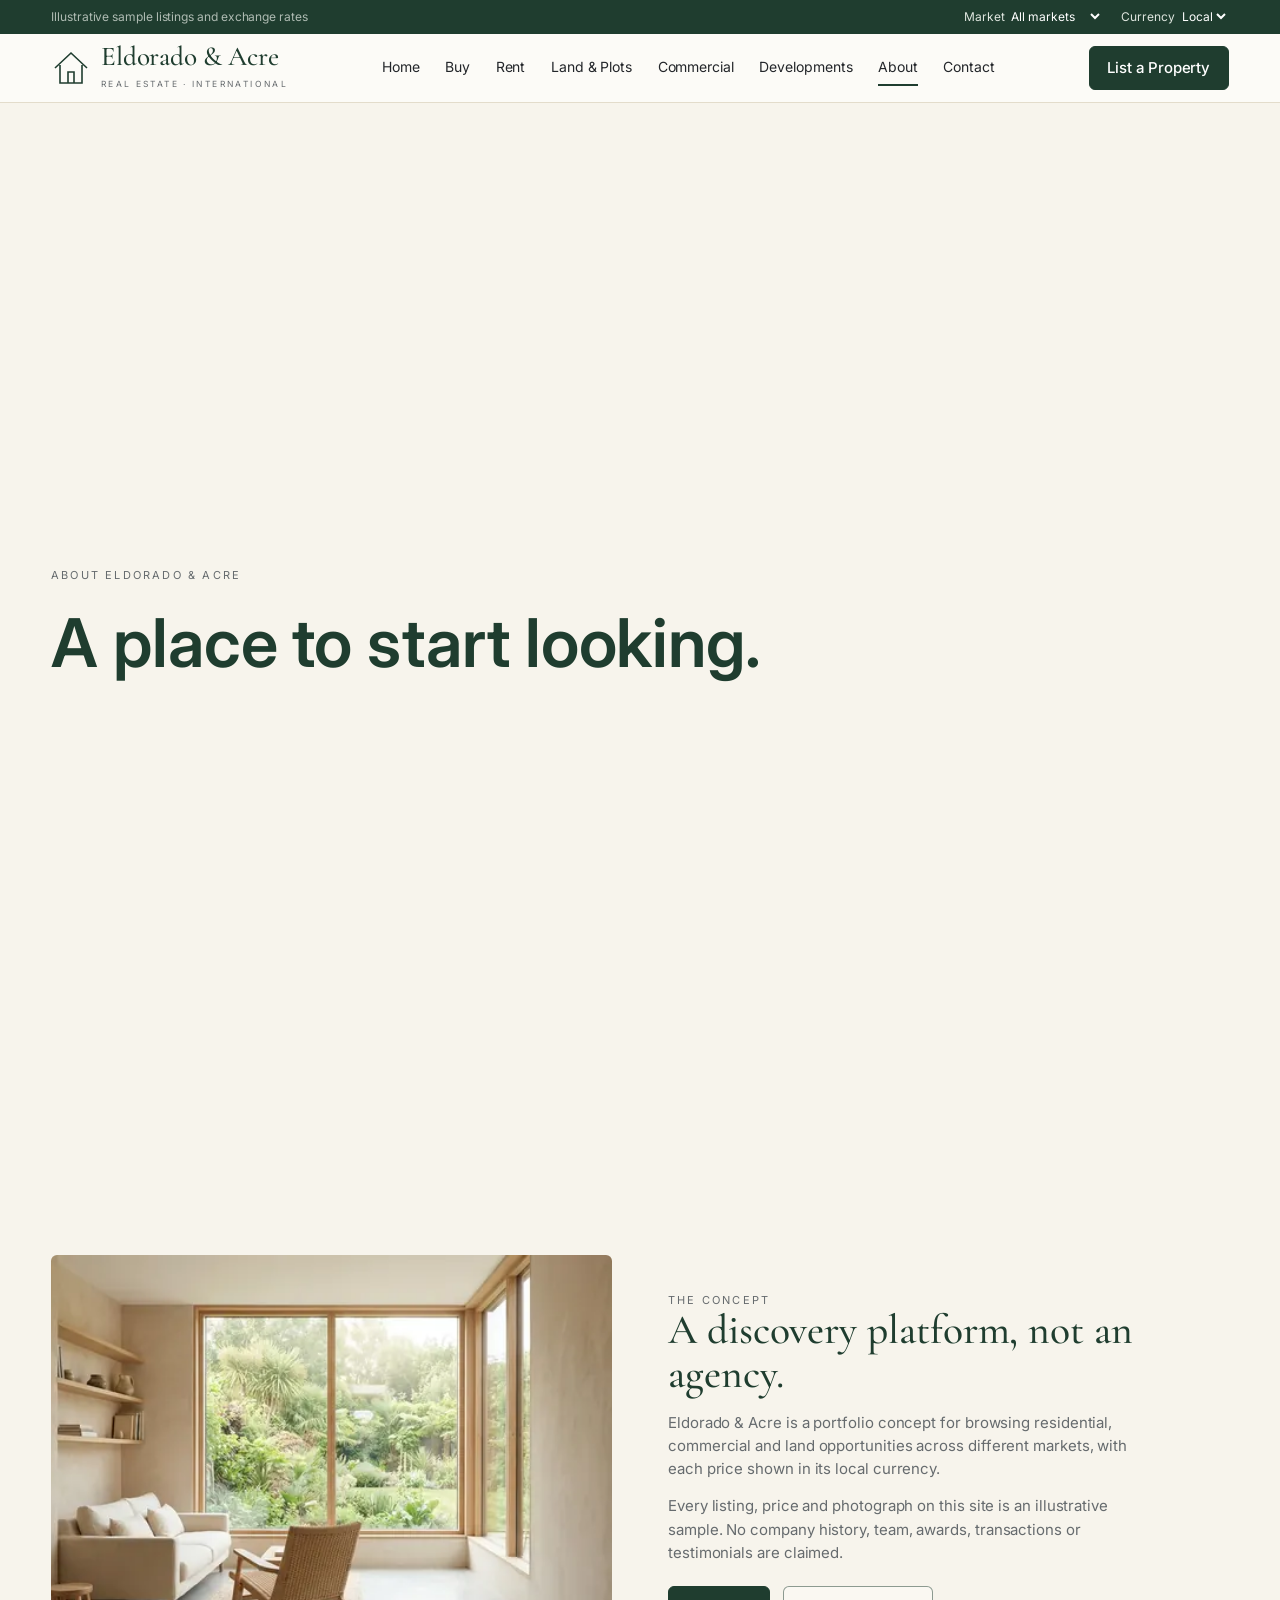
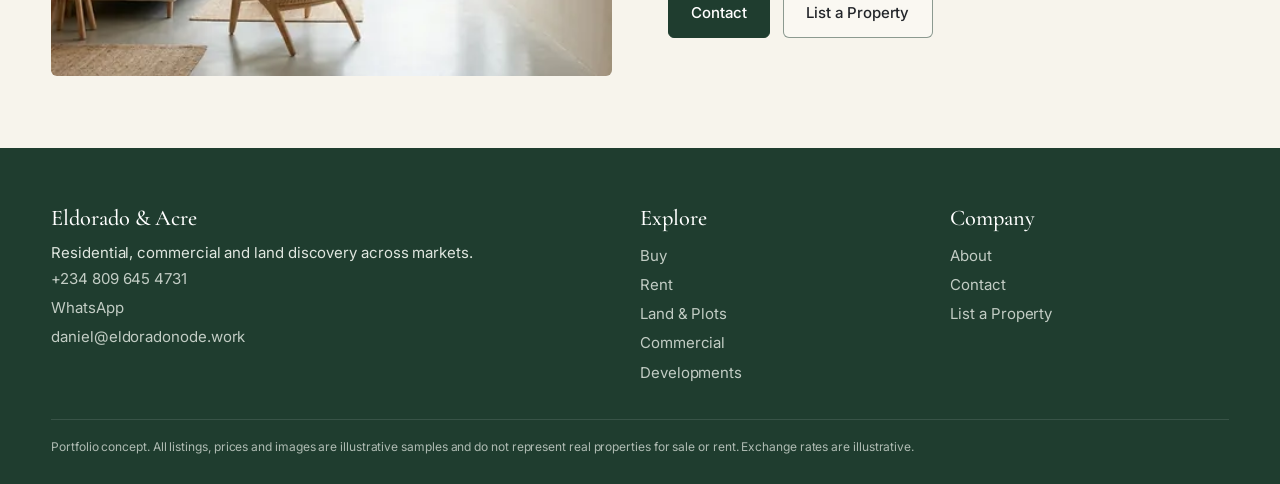
==== commit 2a2eef02: "Update about.html" ====
--- a/about.html
+++ b/about.html
@@ -8,7 +8,7 @@
 <a class="logo" href="/" aria-label="Eldorado &amp; Acre home"><svg width="40" height="40" viewBox="0 0 40 40" fill="none" stroke="currentColor" stroke-width="1.6"><path d="M4 20 20 5l16 15M9 17v18h22V17M17 35V24h6v11"/></svg><span><b>Eldorado &amp; Acre</b><small>REAL ESTATE &middot; INTERNATIONAL</small></span></a>
 <nav class="links" id="links" aria-label="Main"><a href="/">Home</a><a href="buy">Buy</a><a href="rent">Rent</a><a href="land">Land &amp; Plots</a><a href="commercial">Commercial</a><a href="developments">Developments</a><a class="on" href="about">About</a><a href="contact">Contact</a></nav>
 <a class="btn btn-g cta" href="list">List a Property</a><button class="burger" aria-label="Menu" aria-expanded="false" aria-controls="links">&#9776;</button></div></header>
-<main><section data-sc-act="pin" data-sc-span="2.4"><div data-sc-stage class="stage paper"><div class="hc dark"><p class="eyebrow" data-sc-cue="0 1 0 0">About Eldorado &amp; Acre</p>
+<main><section data-sc-act="pin" data-sc-span="1.2"><div data-sc-stage class="stage paper"><div class="hc dark"><p class="eyebrow" data-sc-cue="0 1 0 0">About Eldorado &amp; Acre</p>
 <h1 class="big" data-sc-cue="0 0.34 0">A place to start looking.</h1><h1 class="big" data-sc-cue="0.28 0.68">Homes, commercial space and land in one search.</h1><h1 class="big" data-sc-cue="0.62">Across Nigeria, the United States and Europe.</h1></div></div></section>
 <section class="pg"><div class="wrap two" data-sc-in data-sc-stagger="70"><div class="ph"><img src="images/editorial-interior.webp" srcset="images/editorial-interior-640.webp 640w, images/editorial-interior.webp 1376w" sizes="(max-width:860px) 100vw, 50vw" loading="lazy" alt="Calm living room with a garden view"></div>
 <div><p class="eyebrow">The concept</p><h2>A discovery platform, not an agency.</h2><p class="body">Eldorado &amp; Acre is a portfolio concept for browsing residential, commercial and land opportunities across different markets, with each price shown in its local currency.</p>
@@ -17,4 +17,4 @@
 <div><h4>Explore</h4><a href="buy">Buy</a><a href="rent">Rent</a><a href="land">Land &amp; Plots</a><a href="commercial">Commercial</a><a href="developments">Developments</a></div>
 <div><h4>Company</h4><a href="about">About</a><a href="contact">Contact</a><a href="list">List a Property</a></div>
 <p class="fine">Portfolio concept. All listings, prices and images are illustrative samples and do not represent real properties for sale or rent. Exchange rates are illustrative.</p></div></footer>
-<script src="engine/scrollcraft.js"></script><script src="data/properties.js"></script><script src="js/main.js"></script></body></html>+<script src="engine/scrollcraft.js"></script><script src="data/properties.js"></script><script src="js/main.js"></script></body></html>
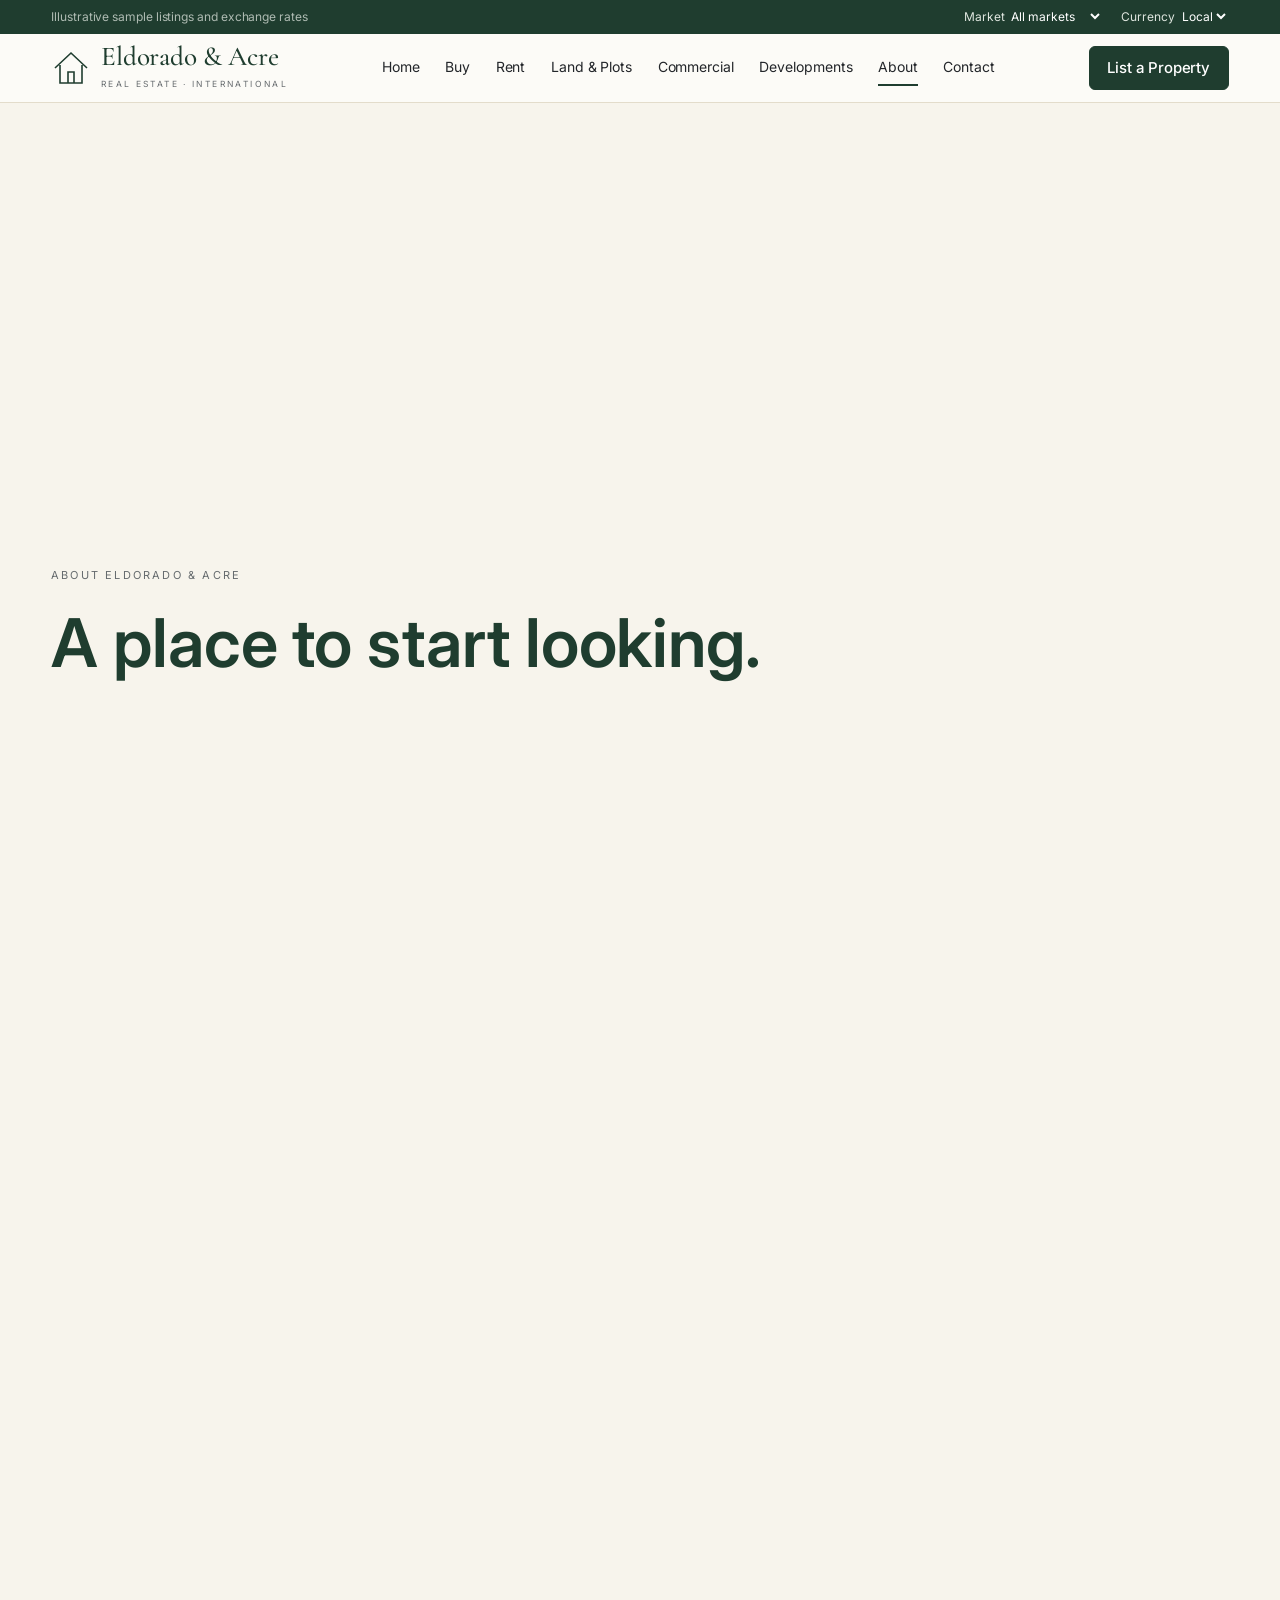
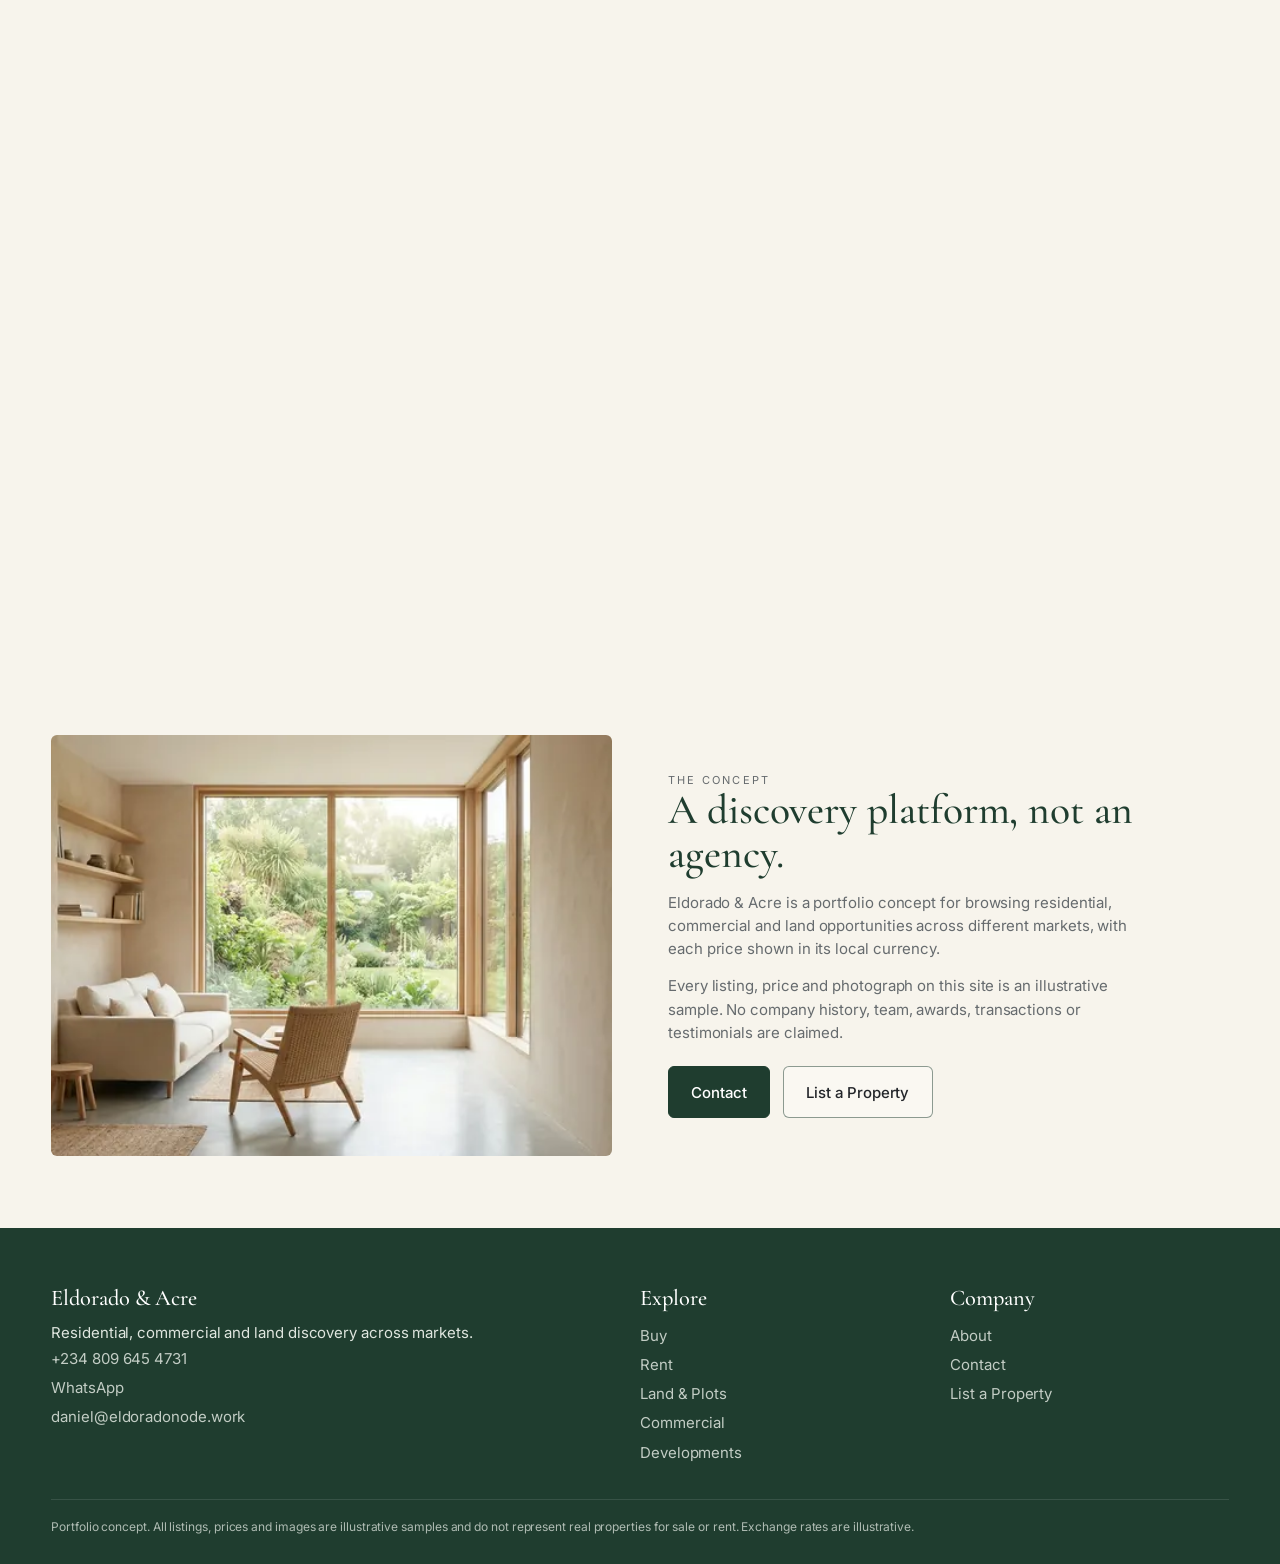
==== commit 97e5c0d4: "Update section span for About page" ====
--- a/about.html
+++ b/about.html
@@ -8,7 +8,7 @@
 <a class="logo" href="/" aria-label="Eldorado &amp; Acre home"><svg width="40" height="40" viewBox="0 0 40 40" fill="none" stroke="currentColor" stroke-width="1.6"><path d="M4 20 20 5l16 15M9 17v18h22V17M17 35V24h6v11"/></svg><span><b>Eldorado &amp; Acre</b><small>REAL ESTATE &middot; INTERNATIONAL</small></span></a>
 <nav class="links" id="links" aria-label="Main"><a href="/">Home</a><a href="buy">Buy</a><a href="rent">Rent</a><a href="land">Land &amp; Plots</a><a href="commercial">Commercial</a><a href="developments">Developments</a><a class="on" href="about">About</a><a href="contact">Contact</a></nav>
 <a class="btn btn-g cta" href="list">List a Property</a><button class="burger" aria-label="Menu" aria-expanded="false" aria-controls="links">&#9776;</button></div></header>
-<main><section data-sc-act="pin" data-sc-span="1.2"><div data-sc-stage class="stage paper"><div class="hc dark"><p class="eyebrow" data-sc-cue="0 1 0 0">About Eldorado &amp; Acre</p>
+<main><section data-sc-act="pin" data-sc-span="2.4"><div data-sc-stage class="stage paper"><div class="hc dark"><p class="eyebrow" data-sc-cue="0 1 0 0">About Eldorado &amp; Acre</p>
 <h1 class="big" data-sc-cue="0 0.34 0">A place to start looking.</h1><h1 class="big" data-sc-cue="0.28 0.68">Homes, commercial space and land in one search.</h1><h1 class="big" data-sc-cue="0.62">Across Nigeria, the United States and Europe.</h1></div></div></section>
 <section class="pg"><div class="wrap two" data-sc-in data-sc-stagger="70"><div class="ph"><img src="images/editorial-interior.webp" srcset="images/editorial-interior-640.webp 640w, images/editorial-interior.webp 1376w" sizes="(max-width:860px) 100vw, 50vw" loading="lazy" alt="Calm living room with a garden view"></div>
 <div><p class="eyebrow">The concept</p><h2>A discovery platform, not an agency.</h2><p class="body">Eldorado &amp; Acre is a portfolio concept for browsing residential, commercial and land opportunities across different markets, with each price shown in its local currency.</p>
